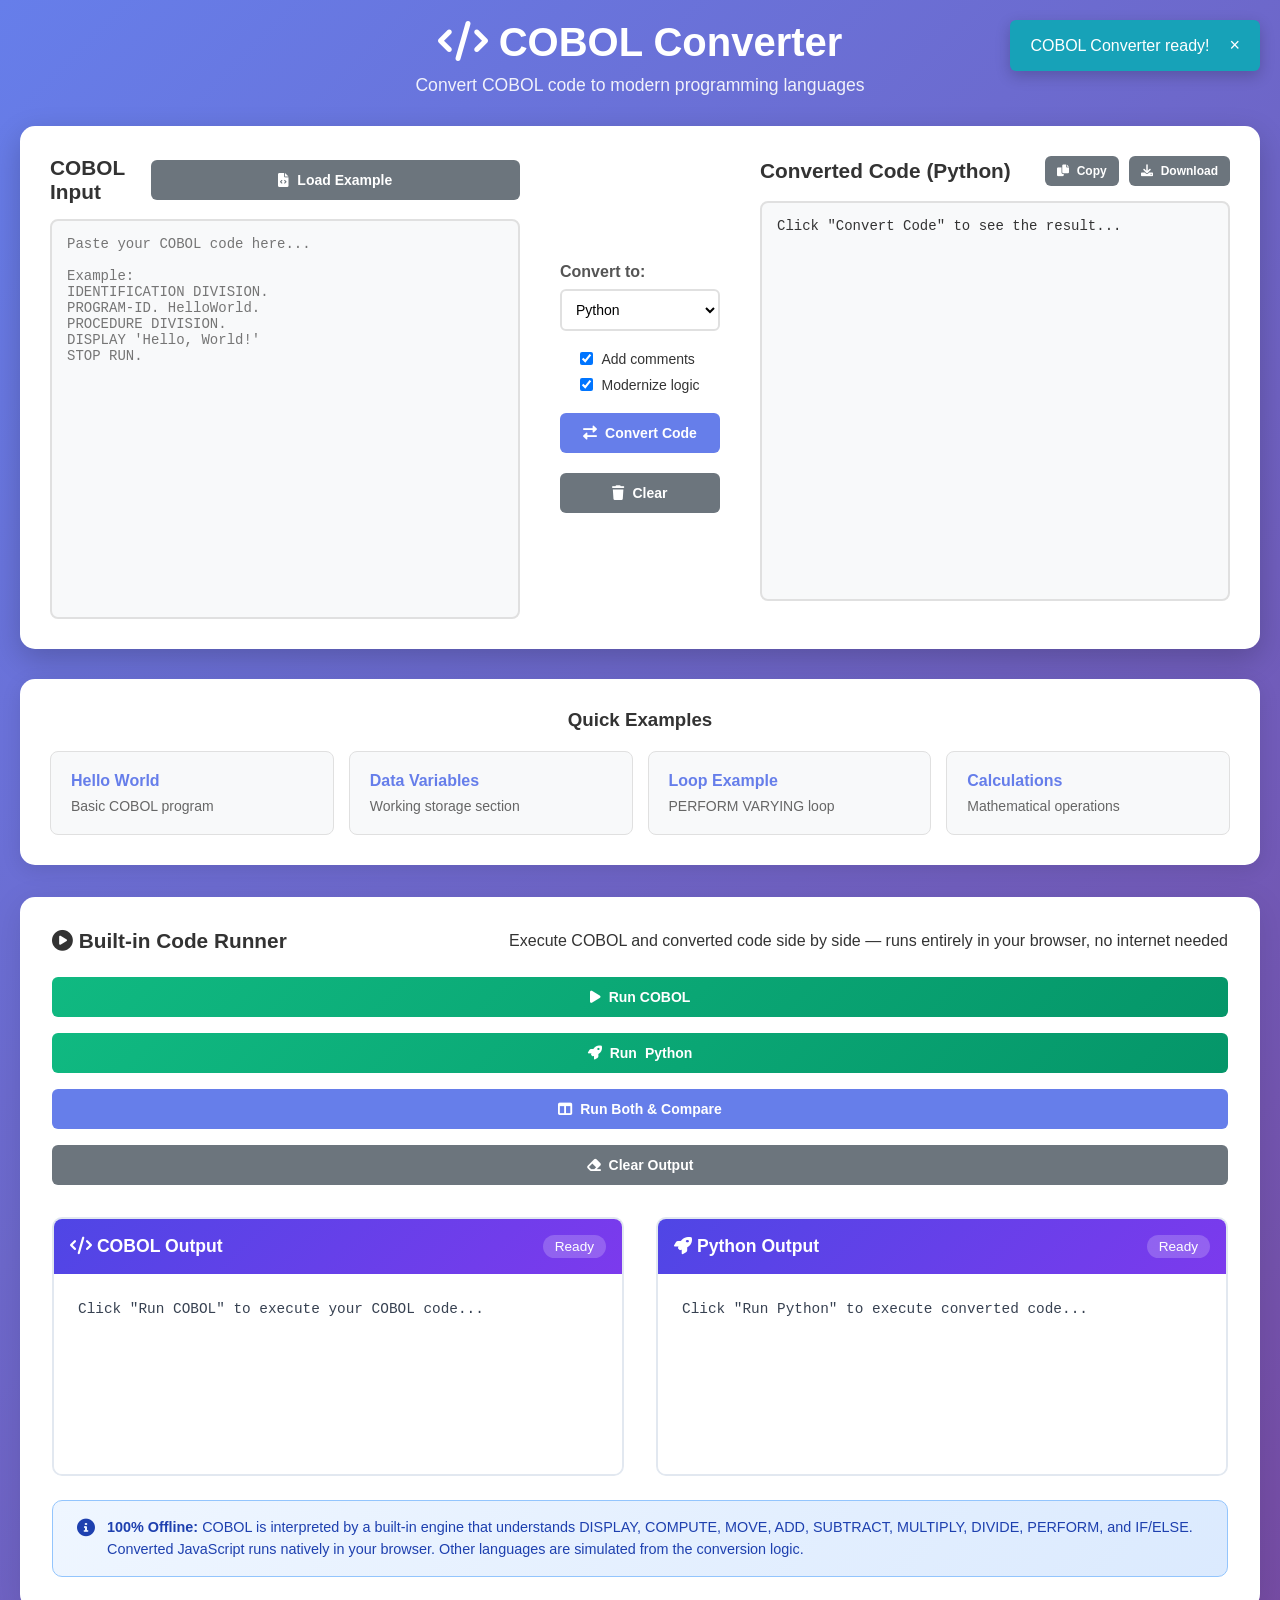
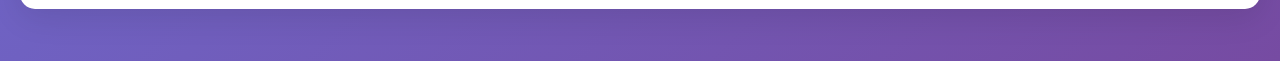
==== index.html @ 3e22b59f "COBOL to Modern Language Converter website" ====
<!DOCTYPE html>
<html lang="en">
<head>
    <meta charset="UTF-8">
    <meta name="viewport" content="width=device-width, initial-scale=1.0">
    <title>COBOL to Modern Language Converter</title>
    <link rel="stylesheet" href="styles.css">
    <link rel="stylesheet" href="https://cdnjs.cloudflare.com/ajax/libs/font-awesome/6.0.0/css/all.min.css">
</head>
<body>
    <div class="container">
        <header>
            <h1><i class="fas fa-code"></i> COBOL Converter</h1>
            <p>Convert COBOL code to modern programming languages</p>
        </header>

        <main class="converter-layout">
            <div class="input-section">
                <div class="section-header">
                    <h2>COBOL Input</h2>
                    <button id="loadExampleBtn" class="btn btn-secondary">
                        <i class="fas fa-file-code"></i> Load Example
                    </button>
                </div>
                <textarea id="cobolInput" placeholder="Paste your COBOL code here...

Example:
IDENTIFICATION DIVISION.
PROGRAM-ID. HelloWorld.
PROCEDURE DIVISION.
DISPLAY 'Hello, World!'
STOP RUN."></textarea>
            </div>

            <div class="controls-section">
                <div class="language-selection">
                    <label for="targetLang">Convert to:</label>
                    <select id="targetLang">
                        <option value="python">Python</option>
                        <option value="java">Java</option>
                        <option value="csharp">C#</option>
                        <option value="javascript">JavaScript</option>
                        <option value="go">Go</option>
                        <option value="rust">Rust</option>
                    </select>
                </div>
                
                <div class="options">
                    <label>
                        <input type="checkbox" id="addComments" checked>
                        Add comments
                    </label>
                    <label>
                        <input type="checkbox" id="modernizeLogic" checked>
                        Modernize logic
                    </label>
                </div>
                
                <button id="convertBtn" class="btn btn-primary">
                    <i class="fas fa-exchange-alt"></i> Convert Code
                </button>
                
                <button id="clearBtn" class="btn btn-secondary">
                    <i class="fas fa-trash"></i> Clear
                </button>
            </div>

            <div class="output-section">
                <div class="section-header">
                    <h2>Converted Code (<span id="outputLang">Python</span>)</h2>
                    <div class="output-actions">
                        <button id="copyBtn" class="btn btn-secondary">
                            <i class="fas fa-copy"></i> Copy
                        </button>
                        <button id="downloadBtn" class="btn btn-secondary">
                            <i class="fas fa-download"></i> Download
                        </button>
                    </div>
                </div>
                <pre id="output" class="output-code">Click "Convert Code" to see the result...</pre>
            </div>
        </main>

        <div class="examples-section">
            <h3>Quick Examples</h3>
            <div class="examples-grid">
                <div class="example-card" data-example="hello">
                    <h4>Hello World</h4>
                    <p>Basic COBOL program</p>
                </div>
                <div class="example-card" data-example="data">
                    <h4>Data Variables</h4>
                    <p>Working storage section</p>
                </div>
                <div class="example-card" data-example="loop">
                    <h4>Loop Example</h4>
                    <p>PERFORM VARYING loop</p>
                </div>
                <div class="example-card" data-example="calc">
                    <h4>Calculations</h4>
                    <p>Mathematical operations</p>
                </div>
            </div>
        </div>

        <!-- Code Testing & Comparison Section -->
        <div class="testing-section">
            <div class="section-header">
                <h2><i class="fas fa-play-circle"></i> Built-in Code Runner</h2>
                <p>Execute COBOL and converted code side by side — runs entirely in your browser, no internet needed</p>
            </div>

            <div class="testing-controls">
                <button id="runCobolBtn" class="btn btn-success">
                    <i class="fas fa-play"></i> Run COBOL
                </button>
                <button id="runModernBtn" class="btn btn-success">
                    <i class="fas fa-rocket"></i> Run <span id="runModernLang">Python</span>
                </button>
                <button id="runBothBtn" class="btn btn-primary">
                    <i class="fas fa-columns"></i> Run Both & Compare
                </button>
                <button id="clearOutputBtn" class="btn btn-secondary">
                    <i class="fas fa-eraser"></i> Clear Output
                </button>
            </div>

            <div class="testing-outputs">
                <div class="test-output">
                    <div class="test-output-header">
                        <h3><i class="fas fa-code"></i> COBOL Output</h3>
                        <span class="status" id="cobolStatus">Ready</span>
                    </div>
                    <pre class="test-result" id="cobolResult">Click "Run COBOL" to execute your COBOL code...</pre>
                </div>
                <div class="test-output">
                    <div class="test-output-header">
                        <h3><i class="fas fa-rocket"></i> <span id="modernLangName">Python</span> Output</h3>
                        <span class="status" id="modernStatus">Ready</span>
                    </div>
                    <pre class="test-result" id="modernResult">Click "Run <span id="modernLangPlaceholder">Python</span>" to execute converted code...</pre>
                </div>
            </div>

            <div id="comparisonResult" class="comparison-bar" style="display:none;">
                <i class="fas fa-balance-scale"></i>
                <span id="comparisonText"></span>
            </div>

            <div class="runner-info">
                <i class="fas fa-info-circle"></i>
                <span>
                    <strong>100% Offline:</strong> COBOL is interpreted by a built-in engine that understands DISPLAY, COMPUTE, MOVE, ADD, SUBTRACT, MULTIPLY, DIVIDE, PERFORM, and IF/ELSE. 
                    Converted JavaScript runs natively in your browser. Other languages are simulated from the conversion logic.
                </span>
            </div>
        </div>
    </div>

    <div id="notification" class="notification">
        <span class="notification-text"></span>
        <button class="notification-close">&times;</button>
    </div>

    <div id="loading" class="loading-overlay">
        <div class="loading-content">
            <i class="fas fa-spinner fa-spin"></i>
            <p>Converting code...</p>
        </div>
    </div>

    <script src="script.js"></script>
</body>
</html>
---- styles.css ----
* {
    box-sizing: border-box;
    margin: 0;
    padding: 0;
}

body {
    font-family: 'Segoe UI', Tahoma, Geneva, Verdana, sans-serif;
    background: linear-gradient(135deg, #667eea 0%, #764ba2 100%);
    min-height: 100vh;
    color: #333;
}

.container {
    max-width: 1400px;
    margin: 0 auto;
    padding: 20px;
}

header {
    text-align: center;
    margin-bottom: 30px;
    color: white;
}

header h1 {
    font-size: 2.5rem;
    margin-bottom: 10px;
}

header p {
    font-size: 1.1rem;
    opacity: 0.9;
}

.converter-layout {
    display: grid;
    grid-template-columns: 1fr auto 1fr;
    gap: 20px;
    background: white;
    border-radius: 15px;
    padding: 30px;
    box-shadow: 0 10px 30px rgba(0,0,0,0.2);
    margin-bottom: 30px;
}

.section-header {
    display: flex;
    justify-content: space-between;
    align-items: center;
    margin-bottom: 15px;
}

.section-header h2 {
    color: #333;
    font-size: 1.3rem;
}

.input-section, .output-section {
    display: flex;
    flex-direction: column;
}

#cobolInput, #output {
    height: 400px;
    border: 2px solid #e0e0e0;
    border-radius: 8px;
    padding: 15px;
    font-family: 'Consolas', 'Monaco', monospace;
    font-size: 14px;
    resize: none;
    background: #f8f9fa;
}

#cobolInput:focus {
    outline: none;
    border-color: #667eea;
    box-shadow: 0 0 0 3px rgba(102, 126, 234, 0.1);
}

#output {
    background: #f8f9fa;
    color: #333;
    overflow: auto;
}

.controls-section {
    display: flex;
    flex-direction: column;
    justify-content: center;
    align-items: center;
    gap: 20px;
    padding: 0 20px;
    min-width: 200px;
}

.language-selection {
    display: flex;
    flex-direction: column;
    gap: 8px;
    width: 100%;
}

.language-selection label {
    font-weight: 600;
    color: #555;
}

#targetLang {
    padding: 10px;
    border: 2px solid #e0e0e0;
    border-radius: 6px;
    font-size: 14px;
    background: white;
}

.options {
    display: flex;
    flex-direction: column;
    gap: 10px;
}

.options label {
    display: flex;
    align-items: center;
    gap: 8px;
    font-size: 14px;
    cursor: pointer;
}

.btn {
    padding: 12px 20px;
    border: none;
    border-radius: 6px;
    cursor: pointer;
    font-size: 14px;
    font-weight: 600;
    display: flex;
    align-items: center;
    gap: 8px;
    transition: all 0.2s;
    width: 100%;
    justify-content: center;
}

.btn-primary {
    background: #667eea;
    color: white;
}

.btn-primary:hover {
    background: #5a6fd8;
    transform: translateY(-2px);
}

.btn-secondary {
    background: #6c757d;
    color: white;
}

.btn-secondary:hover {
    background: #5a6268;
}

.btn-success {
    background: linear-gradient(135deg, #10b981 0%, #059669 100%);
    color: white;
}

.btn-success:hover {
    background: linear-gradient(135deg, #059669 0%, #047857 100%);
    transform: translateY(-2px);
    box-shadow: 0 4px 12px rgba(16, 185, 129, 0.4);
}

.btn-danger {
    background: #ef4444;
    color: white;
}

.btn-danger:hover {
    background: #dc2626;
}

.output-actions {
    display: flex;
    gap: 10px;
}

.output-actions .btn {
    width: auto;
    padding: 8px 12px;
    font-size: 12px;
}

.examples-section {
    background: white;
    border-radius: 15px;
    padding: 30px;
    box-shadow: 0 5px 20px rgba(0,0,0,0.1);
}

.examples-section h3 {
    text-align: center;
    margin-bottom: 20px;
    color: #333;
}

.examples-grid {
    display: grid;
    grid-template-columns: repeat(auto-fit, minmax(250px, 1fr));
    gap: 15px;
}

.example-card {
    background: #f8f9fa;
    border: 1px solid #e0e0e0;
    border-radius: 8px;
    padding: 20px;
    cursor: pointer;
    transition: all 0.2s;
}

.example-card:hover {
    background: #e9ecef;
    transform: translateY(-2px);
    box-shadow: 0 5px 15px rgba(0,0,0,0.1);
}

.example-card h4 {
    color: #667eea;
    margin-bottom: 8px;
}

.example-card p {
    color: #666;
    font-size: 14px;
}

.notification {
    position: fixed;
    top: 20px;
    right: 20px;
    background: #28a745;
    color: white;
    padding: 15px 20px;
    border-radius: 6px;
    display: none;
    align-items: center;
    gap: 10px;
    box-shadow: 0 5px 15px rgba(0,0,0,0.2);
    z-index: 1000;
}

.notification.error {
    background: #dc3545;
}

.notification.info {
    background: #17a2b8;
}

.notification-close {
    background: none;
    border: none;
    color: white;
    font-size: 18px;
    cursor: pointer;
    margin-left: 10px;
}

.loading-overlay {
    position: fixed;
    top: 0;
    left: 0;
    width: 100%;
    height: 100%;
    background: rgba(0,0,0,0.5);
    display: none;
    justify-content: center;
    align-items: center;
    z-index: 2000;
}

.loading-content {
    background: white;
    padding: 30px;
    border-radius: 10px;
    text-align: center;
}

.loading-content i {
    font-size: 2rem;
    color: #667eea;
    margin-bottom: 15px;
}

/* Syntax Highlighting */
.keyword { color: #0066cc; font-weight: bold; }
.function { color: #cc6600; }
.string { color: #009900; }
.comment { color: #666666; font-style: italic; }
.number { color: #cc0066; }

/* Responsive Design */
@media (max-width: 1024px) {
    .converter-layout {
        grid-template-columns: 1fr;
        gap: 20px;
    }
    
    .controls-section {
        flex-direction: row;
        justify-content: center;
        flex-wrap: wrap;
        padding: 20px 0;
    }
    
    .controls-section > * {
        flex: 0 1 auto;
    }
}

@media (max-width: 768px) {
    .container {
        padding: 15px;
    }
    
    header h1 {
        font-size: 2rem;
    }
    
    .converter-layout {
        padding: 20px;
    }
    
    #cobolInput, #output {
        height: 300px;
        font-size: 13px;
    }
    
    .examples-grid {
        grid-template-columns: 1fr;
    }
    
    .controls-section {
        flex-direction: column;
        align-items: stretch;
    }
    
    .btn {
        width: 100%;
    }
}

/* Testing Section Styles */
.testing-section {
    background: white;
    border-radius: 15px;
    padding: 2rem;
    box-shadow: 0 8px 32px rgba(0,0,0,0.1);
    margin: 2rem 0;
}

.testing-controls {
    display: flex;
    gap: 1rem;
    justify-content: center;
    margin: 1.5rem 0;
    flex-wrap: wrap;
}

.testing-outputs {
    display: grid;
    grid-template-columns: 1fr 1fr;
    gap: 2rem;
    margin-top: 2rem;
}

.test-output {
    background: #f8fafc;
    border: 2px solid #e2e8f0;
    border-radius: 10px;
    overflow: hidden;
}

.test-output-header {
    background: linear-gradient(135deg, #4f46e5 0%, #7c3aed 100%);
    color: white;
    padding: 1rem;
    display: flex;
    justify-content: space-between;
    align-items: center;
}

.test-output-header h3 {
    margin: 0;
    font-size: 1.1rem;
    font-weight: 600;
}

.test-output-actions {
    display: flex;
    align-items: center;
    gap: 0.5rem;
}

.btn-small {
    padding: 0.3rem 0.6rem;
    border: 1px solid rgba(255,255,255,0.4);
    border-radius: 6px;
    background: rgba(255,255,255,0.15);
    color: white;
    font-size: 0.75rem;
    cursor: pointer;
    transition: all 0.2s;
    display: flex;
    align-items: center;
    gap: 4px;
    white-space: nowrap;
}

.btn-small:hover {
    background: rgba(255,255,255,0.3);
    transform: translateY(-1px);
}

.btn-open {
    font-weight: 500;
}

.comparison-bar {
    margin-top: 1.5rem;
    padding: 1rem 1.5rem;
    border-radius: 10px;
    display: flex;
    align-items: center;
    gap: 0.75rem;
    font-weight: 600;
    font-size: 1rem;
    animation: fadeIn 0.3s ease;
}

.comparison-bar.match {
    background: linear-gradient(135deg, #d1fae5 0%, #a7f3d0 100%);
    color: #065f46;
    border: 2px solid #6ee7b7;
}

.comparison-bar.partial {
    background: linear-gradient(135deg, #fef3c7 0%, #fde68a 100%);
    color: #92400e;
    border: 2px solid #fcd34d;
}

.comparison-bar.mismatch {
    background: linear-gradient(135deg, #fee2e2 0%, #fecaca 100%);
    color: #991b1b;
    border: 2px solid #fca5a5;
}

.comparison-bar i {
    font-size: 1.3rem;
}

.runner-info {
    margin-top: 1.5rem;
    padding: 1rem 1.5rem;
    background: linear-gradient(135deg, #eff6ff 0%, #dbeafe 100%);
    border: 1px solid #93c5fd;
    border-radius: 10px;
    display: flex;
    align-items: flex-start;
    gap: 0.75rem;
    font-size: 0.9rem;
    color: #1e40af;
    line-height: 1.5;
}

.runner-info i {
    font-size: 1.1rem;
    margin-top: 2px;
    flex-shrink: 0;
}

@keyframes fadeIn {
    from { opacity: 0; transform: translateY(-5px); }
    to { opacity: 1; transform: translateY(0); }
}

.status {
    font-size: 0.85rem;
    padding: 0.25rem 0.75rem;
    border-radius: 20px;
    background: rgba(255,255,255,0.2);
}

.status.running {
    background: #fbbf24;
    color: #92400e;
    animation: pulse 2s infinite;
}

.status.success {
    background: #10b981;
    color: white;
}

.status.error {
    background: #ef4444;
    color: white;
}

.test-result {
    font-family: 'JetBrains Mono', 'Fira Code', Consolas, monospace;
    font-size: 0.9rem;
    line-height: 1.6;
    color: #374151;
    padding: 1.5rem;
    margin: 0;
    background: white;
    min-height: 200px;
    white-space: pre-wrap;
    word-break: break-word;
    border: none;
}

.test-result.error {
    background: #fef2f2;
    color: #dc2626;
}

.test-result.success {
    background: #f0fdf4;
    color: #166534;
}

@keyframes pulse {
    0%, 100% { opacity: 1; }
    50% { opacity: 0.5; }
}

/* Responsive Design for Testing */
@media (max-width: 768px) {
    .testing-outputs {
        grid-template-columns: 1fr;
        gap: 1rem;
    }
    
    .testing-controls {
        flex-direction: column;
        align-items: center;
    }
    
    .testing-controls .btn {
        width: 100%;
        max-width: 280px;
    }

    .test-output-header {
        flex-wrap: wrap;
        gap: 0.5rem;
    }

    .test-output-actions {
        flex-wrap: wrap;
    }
}
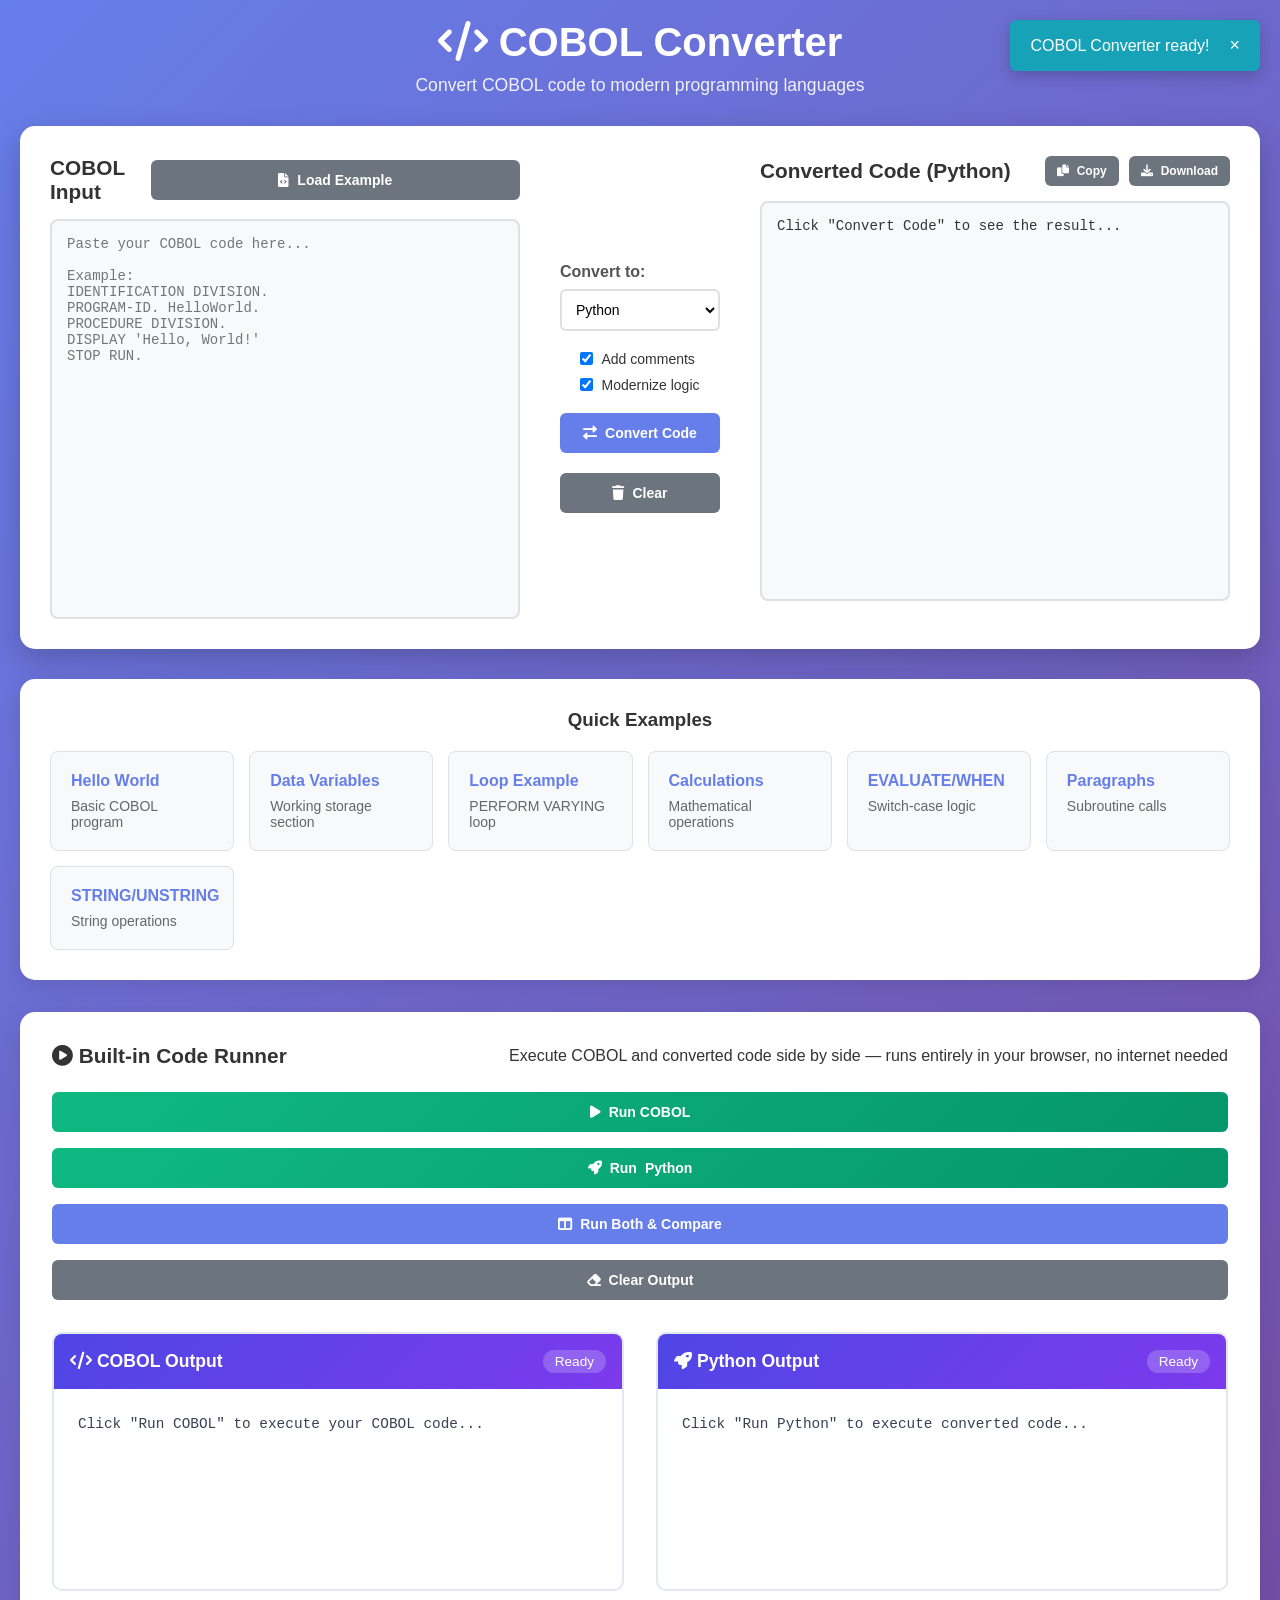
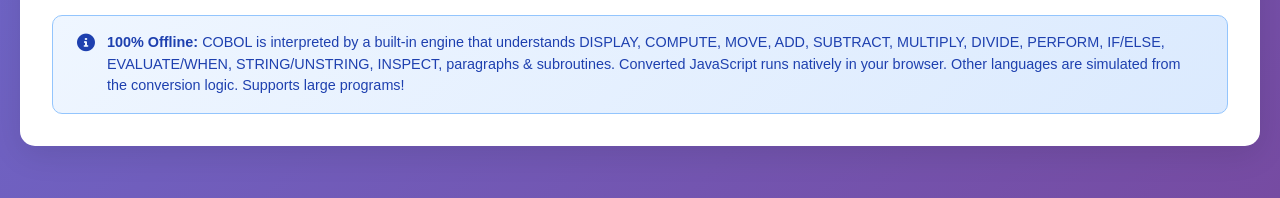
==== commit 500edc61: "v2: Fix simulator no-output + large program support - EVALUATE/WHEN (switch/case) in parser, all 6 c" ====
--- a/index.html
+++ b/index.html
@@ -100,6 +100,18 @@
                     <h4>Calculations</h4>
                     <p>Mathematical operations</p>
                 </div>
+                <div class="example-card" data-example="evaluate">
+                    <h4>EVALUATE/WHEN</h4>
+                    <p>Switch-case logic</p>
+                </div>
+                <div class="example-card" data-example="paragraph">
+                    <h4>Paragraphs</h4>
+                    <p>Subroutine calls</p>
+                </div>
+                <div class="example-card" data-example="string">
+                    <h4>STRING/UNSTRING</h4>
+                    <p>String operations</p>
+                </div>
             </div>
         </div>
 
@@ -150,8 +162,8 @@
             <div class="runner-info">
                 <i class="fas fa-info-circle"></i>
                 <span>
-                    <strong>100% Offline:</strong> COBOL is interpreted by a built-in engine that understands DISPLAY, COMPUTE, MOVE, ADD, SUBTRACT, MULTIPLY, DIVIDE, PERFORM, and IF/ELSE. 
-                    Converted JavaScript runs natively in your browser. Other languages are simulated from the conversion logic.
+                    <strong>100% Offline:</strong> COBOL is interpreted by a built-in engine that understands DISPLAY, COMPUTE, MOVE, ADD, SUBTRACT, MULTIPLY, DIVIDE, PERFORM, IF/ELSE, EVALUATE/WHEN, STRING/UNSTRING, INSPECT, paragraphs &amp; subroutines. 
+                    Converted JavaScript runs natively in your browser. Other languages are simulated from the conversion logic. Supports large programs!
                 </span>
             </div>
         </div>
--- a/styles.css
+++ b/styles.css
@@ -208,7 +208,7 @@
 
 .examples-grid {
     display: grid;
-    grid-template-columns: repeat(auto-fit, minmax(250px, 1fr));
+    grid-template-columns: repeat(auto-fit, minmax(180px, 1fr));
     gap: 15px;
 }
 
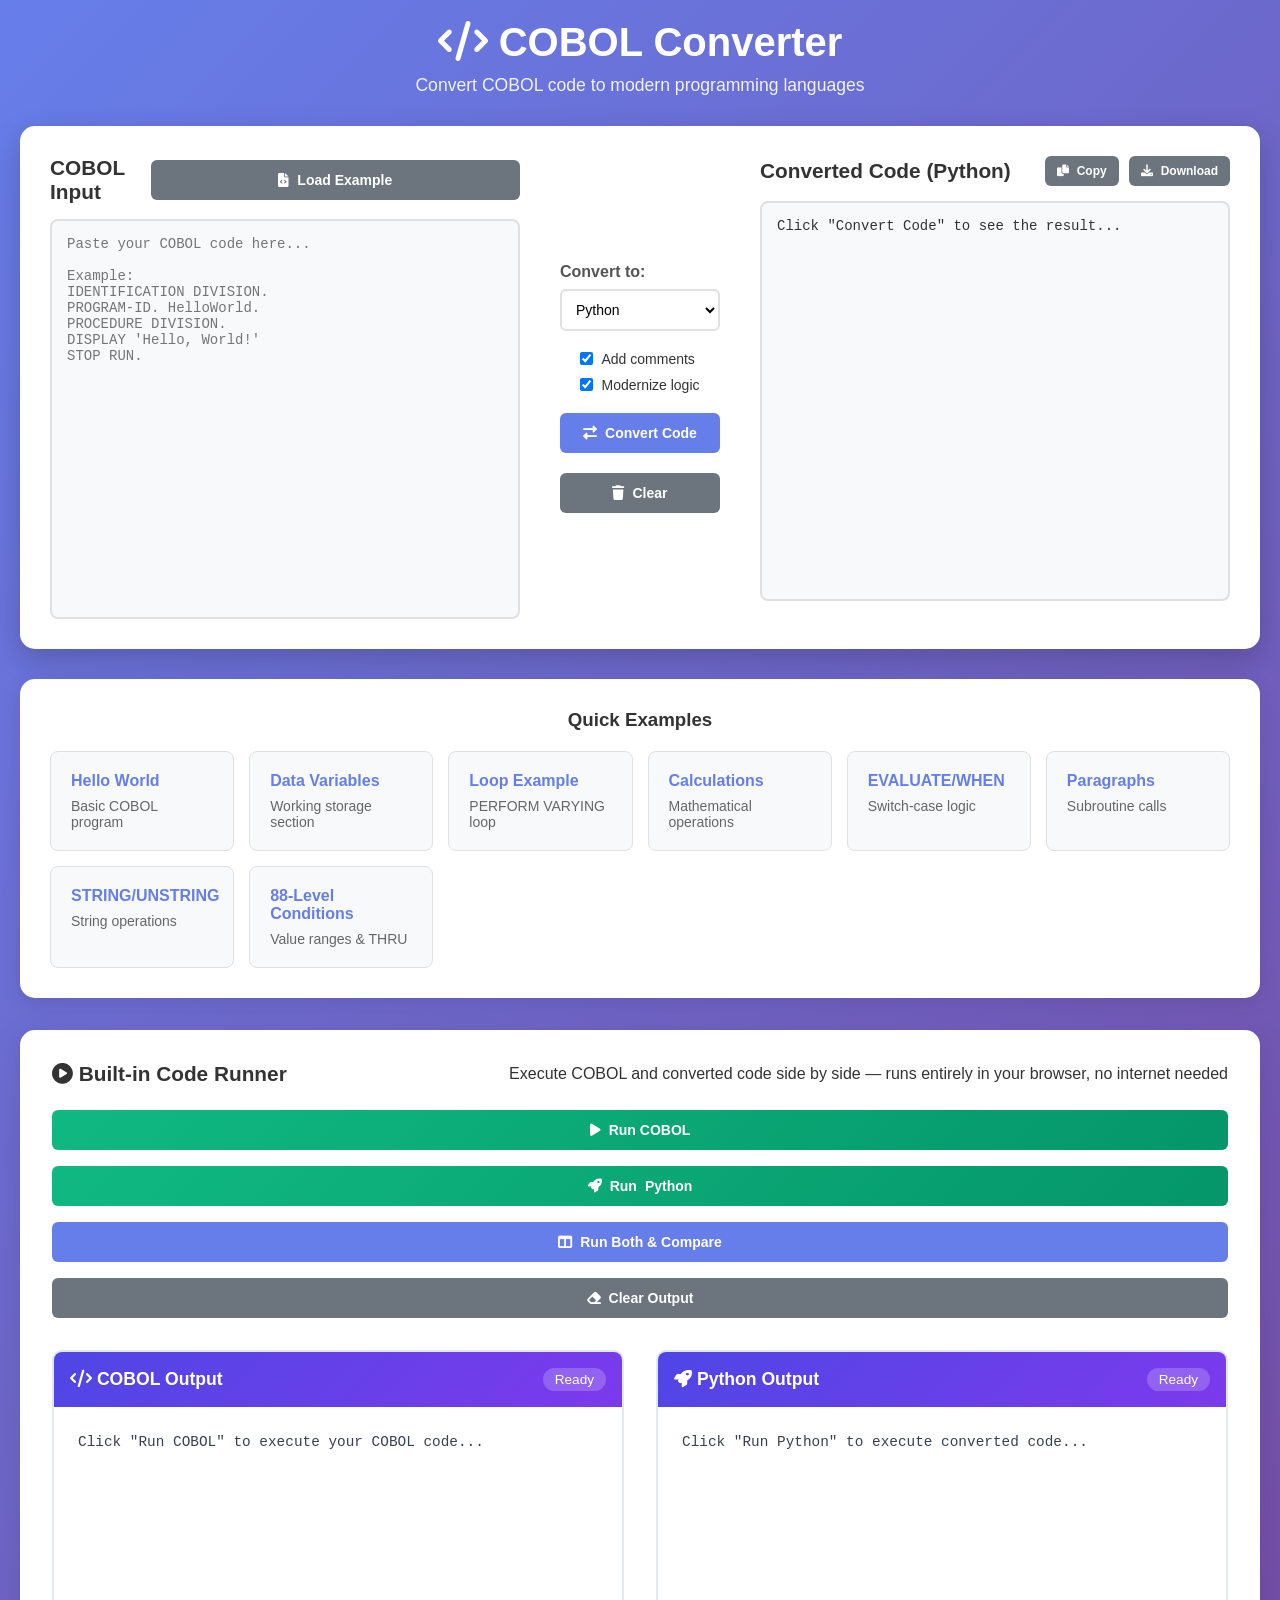
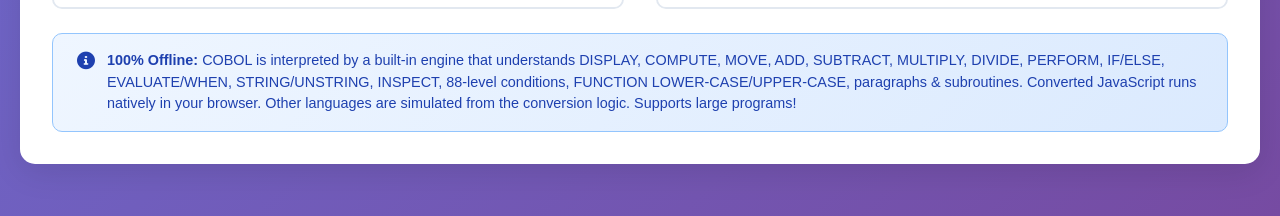
==== commit ef761faa: "Add 88-level conditions, FUNCTION LOWER-CASE, inline PERFORM UNTIL, NOT prefix support" ====
--- a/index.html
+++ b/index.html
@@ -112,6 +112,10 @@
                     <h4>STRING/UNSTRING</h4>
                     <p>String operations</p>
                 </div>
+                <div class="example-card" data-example="condition88">
+                    <h4>88-Level Conditions</h4>
+                    <p>Value ranges &amp; THRU</p>
+                </div>
             </div>
         </div>
 
@@ -162,7 +166,7 @@
             <div class="runner-info">
                 <i class="fas fa-info-circle"></i>
                 <span>
-                    <strong>100% Offline:</strong> COBOL is interpreted by a built-in engine that understands DISPLAY, COMPUTE, MOVE, ADD, SUBTRACT, MULTIPLY, DIVIDE, PERFORM, IF/ELSE, EVALUATE/WHEN, STRING/UNSTRING, INSPECT, paragraphs &amp; subroutines. 
+                    <strong>100% Offline:</strong> COBOL is interpreted by a built-in engine that understands DISPLAY, COMPUTE, MOVE, ADD, SUBTRACT, MULTIPLY, DIVIDE, PERFORM, IF/ELSE, EVALUATE/WHEN, STRING/UNSTRING, INSPECT, 88-level conditions, FUNCTION LOWER-CASE/UPPER-CASE, paragraphs &amp; subroutines. 
                     Converted JavaScript runs natively in your browser. Other languages are simulated from the conversion logic. Supports large programs!
                 </span>
             </div>
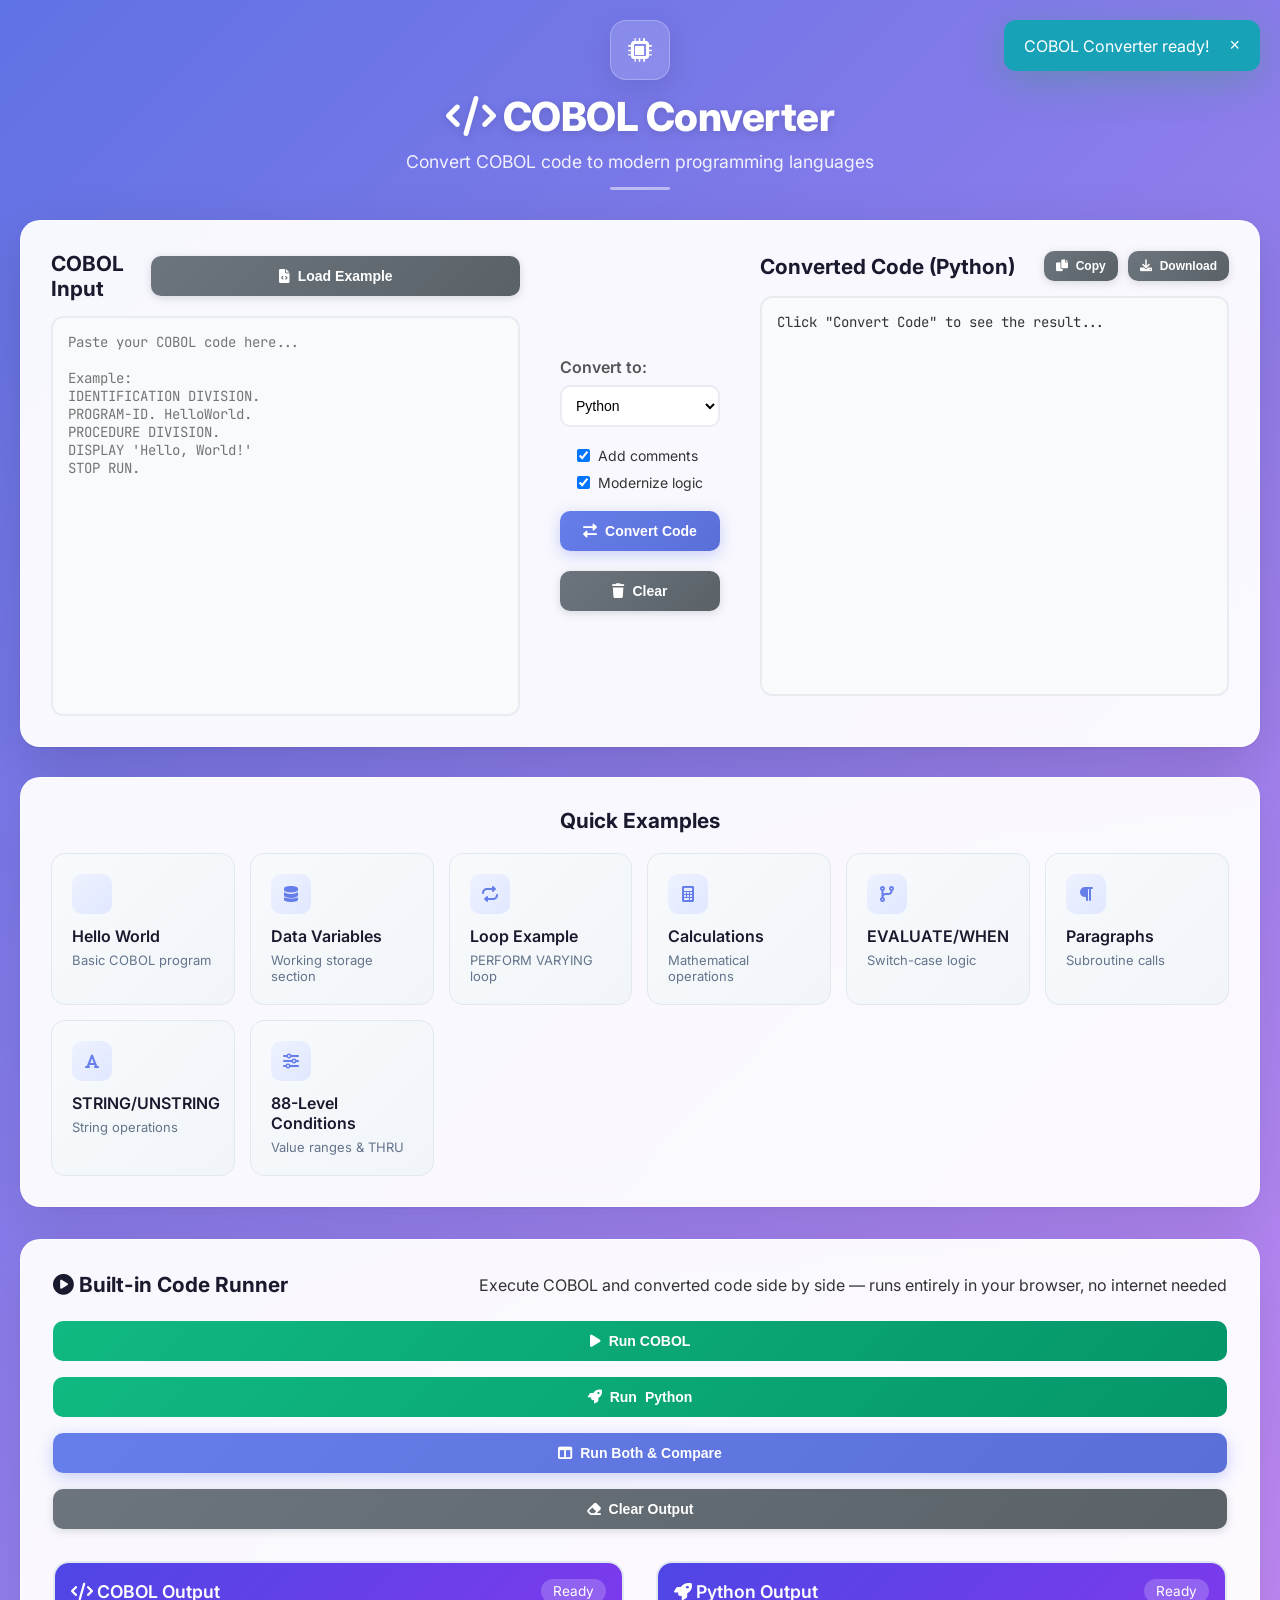
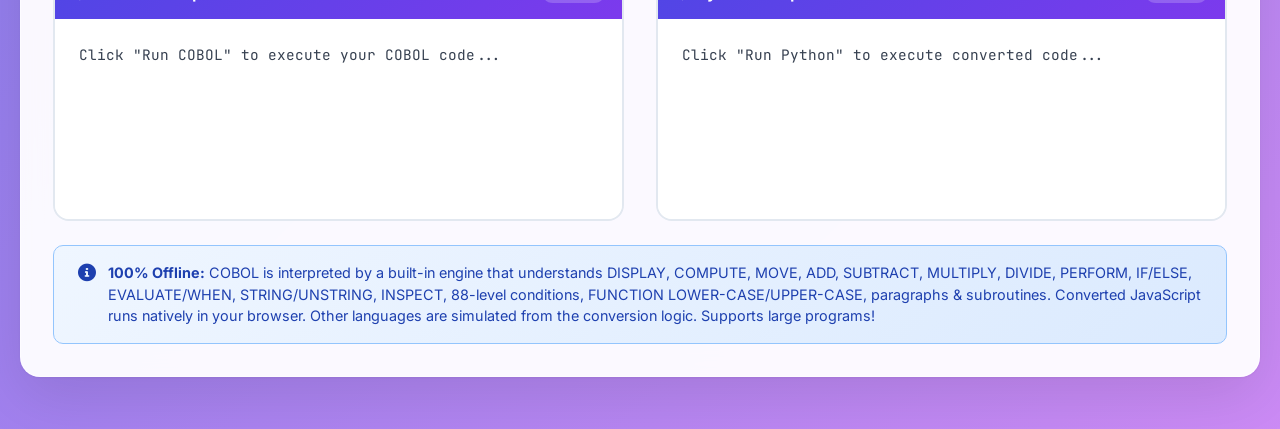
==== commit 195dba68: "Upgrade visuals: animated gradient bg, glassmorphism, icon badges, refined UI polish" ====
--- a/index.html
+++ b/index.html
@@ -6,12 +6,15 @@
     <title>COBOL to Modern Language Converter</title>
     <link rel="stylesheet" href="styles.css">
     <link rel="stylesheet" href="https://cdnjs.cloudflare.com/ajax/libs/font-awesome/6.0.0/css/all.min.css">
+    <link href="https://fonts.googleapis.com/css2?family=Inter:wght@400;500;600;700;800&family=JetBrains+Mono:wght@400;500&display=swap" rel="stylesheet">
 </head>
 <body>
     <div class="container">
         <header>
+            <div class="header-badge"><i class="fas fa-microchip"></i></div>
             <h1><i class="fas fa-code"></i> COBOL Converter</h1>
             <p>Convert COBOL code to modern programming languages</p>
+            <div class="header-divider"></div>
         </header>
 
         <main class="converter-layout">
@@ -85,34 +88,42 @@
             <h3>Quick Examples</h3>
             <div class="examples-grid">
                 <div class="example-card" data-example="hello">
+                    <div class="card-icon"><i class="fas fa-hand-wave"></i></div>
                     <h4>Hello World</h4>
                     <p>Basic COBOL program</p>
                 </div>
                 <div class="example-card" data-example="data">
+                    <div class="card-icon"><i class="fas fa-database"></i></div>
                     <h4>Data Variables</h4>
                     <p>Working storage section</p>
                 </div>
                 <div class="example-card" data-example="loop">
+                    <div class="card-icon"><i class="fas fa-repeat"></i></div>
                     <h4>Loop Example</h4>
                     <p>PERFORM VARYING loop</p>
                 </div>
                 <div class="example-card" data-example="calc">
+                    <div class="card-icon"><i class="fas fa-calculator"></i></div>
                     <h4>Calculations</h4>
                     <p>Mathematical operations</p>
                 </div>
                 <div class="example-card" data-example="evaluate">
+                    <div class="card-icon"><i class="fas fa-code-branch"></i></div>
                     <h4>EVALUATE/WHEN</h4>
                     <p>Switch-case logic</p>
                 </div>
                 <div class="example-card" data-example="paragraph">
+                    <div class="card-icon"><i class="fas fa-paragraph"></i></div>
                     <h4>Paragraphs</h4>
                     <p>Subroutine calls</p>
                 </div>
                 <div class="example-card" data-example="string">
+                    <div class="card-icon"><i class="fas fa-font"></i></div>
                     <h4>STRING/UNSTRING</h4>
                     <p>String operations</p>
                 </div>
                 <div class="example-card" data-example="condition88">
+                    <div class="card-icon"><i class="fas fa-sliders"></i></div>
                     <h4>88-Level Conditions</h4>
                     <p>Value ranges &amp; THRU</p>
                 </div>
--- a/styles.css
+++ b/styles.css
@@ -4,17 +4,34 @@
     padding: 0;
 }
 
+html {
+    -webkit-text-size-adjust: 100%;
+    scroll-behavior: smooth;
+}
+
 body {
-    font-family: 'Segoe UI', Tahoma, Geneva, Verdana, sans-serif;
-    background: linear-gradient(135deg, #667eea 0%, #764ba2 100%);
+    font-family: 'Inter', 'Segoe UI', Tahoma, Geneva, Verdana, sans-serif;
+    background: linear-gradient(-45deg, #667eea, #764ba2, #f093fb, #5f72e4);
+    background-size: 400% 400%;
+    animation: gradientShift 15s ease infinite;
     min-height: 100vh;
     color: #333;
+    -webkit-overflow-scrolling: touch;
+    overflow-x: hidden;
+}
+
+@keyframes gradientShift {
+    0% { background-position: 0% 50%; }
+    50% { background-position: 100% 50%; }
+    100% { background-position: 0% 50%; }
 }
 
 .container {
     max-width: 1400px;
     margin: 0 auto;
     padding: 20px;
+    width: 100%;
+    overflow-x: hidden;
 }
 
 header {
@@ -23,25 +40,54 @@
     color: white;
 }
 
+.header-badge {
+    display: inline-flex;
+    align-items: center;
+    justify-content: center;
+    width: 60px;
+    height: 60px;
+    background: rgba(255, 255, 255, 0.15);
+    backdrop-filter: blur(10px);
+    border-radius: 16px;
+    margin-bottom: 12px;
+    font-size: 1.5rem;
+    border: 1px solid rgba(255, 255, 255, 0.25);
+    box-shadow: 0 8px 32px rgba(0, 0, 0, 0.1);
+}
+
 header h1 {
     font-size: 2.5rem;
+    font-weight: 800;
     margin-bottom: 10px;
+    letter-spacing: -0.5px;
+    text-shadow: 0 2px 10px rgba(0, 0, 0, 0.15);
 }
 
 header p {
     font-size: 1.1rem;
     opacity: 0.9;
+    font-weight: 400;
+}
+
+.header-divider {
+    width: 60px;
+    height: 3px;
+    background: rgba(255, 255, 255, 0.5);
+    border-radius: 10px;
+    margin: 15px auto 0;
 }
 
 .converter-layout {
     display: grid;
     grid-template-columns: 1fr auto 1fr;
     gap: 20px;
-    background: white;
-    border-radius: 15px;
+    background: rgba(255, 255, 255, 0.95);
+    backdrop-filter: blur(20px);
+    border-radius: 20px;
     padding: 30px;
-    box-shadow: 0 10px 30px rgba(0,0,0,0.2);
+    box-shadow: 0 20px 60px rgba(0, 0, 0, 0.15), 0 1px 3px rgba(0, 0, 0, 0.08);
     margin-bottom: 30px;
+    border: 1px solid rgba(255, 255, 255, 0.6);
 }
 
 .section-header {
@@ -52,8 +98,9 @@
 }
 
 .section-header h2 {
-    color: #333;
+    color: #1a1a2e;
     font-size: 1.3rem;
+    font-weight: 700;
 }
 
 .input-section, .output-section {
@@ -63,25 +110,33 @@
 
 #cobolInput, #output {
     height: 400px;
-    border: 2px solid #e0e0e0;
-    border-radius: 8px;
+    width: 100%;
+    max-width: 100%;
+    border: 2px solid #e8ecf1;
+    border-radius: 12px;
     padding: 15px;
-    font-family: 'Consolas', 'Monaco', monospace;
+    font-family: 'JetBrains Mono', 'Consolas', 'Monaco', monospace;
     font-size: 14px;
     resize: none;
-    background: #f8f9fa;
+    background: #f8fafc;
+    word-wrap: break-word;
+    overflow-wrap: break-word;
+    transition: border-color 0.3s, box-shadow 0.3s;
 }
 
 #cobolInput:focus {
     outline: none;
     border-color: #667eea;
-    box-shadow: 0 0 0 3px rgba(102, 126, 234, 0.1);
+    box-shadow: 0 0 0 4px rgba(102, 126, 234, 0.15), 0 4px 12px rgba(102, 126, 234, 0.1);
 }
 
 #output {
-    background: #f8f9fa;
+    background: #f8fafc;
     color: #333;
     overflow: auto;
+    white-space: pre-wrap;
+    word-wrap: break-word;
+    overflow-wrap: break-word;
 }
 
 .controls-section {
@@ -92,6 +147,7 @@
     gap: 20px;
     padding: 0 20px;
     min-width: 200px;
+    max-width: 100%;
 }
 
 .language-selection {
@@ -108,10 +164,18 @@
 
 #targetLang {
     padding: 10px;
-    border: 2px solid #e0e0e0;
-    border-radius: 6px;
+    border: 2px solid #e8ecf1;
+    border-radius: 10px;
     font-size: 14px;
     background: white;
+    transition: border-color 0.3s, box-shadow 0.3s;
+    cursor: pointer;
+}
+
+#targetLang:focus {
+    outline: none;
+    border-color: #667eea;
+    box-shadow: 0 0 0 3px rgba(102, 126, 234, 0.12);
 }
 
 .options {
@@ -131,35 +195,58 @@
 .btn {
     padding: 12px 20px;
     border: none;
-    border-radius: 6px;
+    border-radius: 10px;
     cursor: pointer;
     font-size: 14px;
     font-weight: 600;
     display: flex;
     align-items: center;
     gap: 8px;
-    transition: all 0.2s;
+    transition: all 0.25s ease;
     width: 100%;
     justify-content: center;
+    position: relative;
+    overflow: hidden;
+}
+
+.btn::after {
+    content: '';
+    position: absolute;
+    inset: 0;
+    background: linear-gradient(135deg, rgba(255,255,255,0.2) 0%, transparent 50%);
+    opacity: 0;
+    transition: opacity 0.25s;
+}
+
+.btn:hover::after {
+    opacity: 1;
 }
 
 .btn-primary {
-    background: #667eea;
-    color: white;
+    background: linear-gradient(135deg, #667eea 0%, #5a6fd8 100%);
+    color: white;
+    box-shadow: 0 4px 15px rgba(102, 126, 234, 0.35);
 }
 
 .btn-primary:hover {
-    background: #5a6fd8;
     transform: translateY(-2px);
+    box-shadow: 0 6px 20px rgba(102, 126, 234, 0.5);
+}
+
+.btn-primary:active {
+    transform: translateY(0);
+    box-shadow: 0 2px 8px rgba(102, 126, 234, 0.3);
 }
 
 .btn-secondary {
-    background: #6c757d;
-    color: white;
+    background: linear-gradient(135deg, #6c757d 0%, #5a6268 100%);
+    color: white;
+    box-shadow: 0 2px 8px rgba(108, 117, 125, 0.25);
 }
 
 .btn-secondary:hover {
-    background: #5a6268;
+    transform: translateY(-2px);
+    box-shadow: 0 4px 12px rgba(108, 117, 125, 0.35);
 }
 
 .btn-success {
@@ -194,16 +281,20 @@
 }
 
 .examples-section {
-    background: white;
-    border-radius: 15px;
+    background: rgba(255, 255, 255, 0.95);
+    backdrop-filter: blur(20px);
+    border-radius: 20px;
     padding: 30px;
-    box-shadow: 0 5px 20px rgba(0,0,0,0.1);
+    box-shadow: 0 20px 60px rgba(0, 0, 0, 0.1), 0 1px 3px rgba(0, 0, 0, 0.06);
+    border: 1px solid rgba(255, 255, 255, 0.6);
 }
 
 .examples-section h3 {
     text-align: center;
     margin-bottom: 20px;
-    color: #333;
+    color: #1a1a2e;
+    font-weight: 700;
+    font-size: 1.3rem;
 }
 
 .examples-grid {
@@ -213,43 +304,83 @@
 }
 
 .example-card {
-    background: #f8f9fa;
-    border: 1px solid #e0e0e0;
-    border-radius: 8px;
+    background: linear-gradient(135deg, #f8fafc 0%, #f1f5f9 100%);
+    border: 1px solid #e2e8f0;
+    border-radius: 14px;
     padding: 20px;
     cursor: pointer;
-    transition: all 0.2s;
+    transition: all 0.3s cubic-bezier(0.4, 0, 0.2, 1);
+    position: relative;
+    overflow: hidden;
+}
+
+.example-card::before {
+    content: '';
+    position: absolute;
+    top: 0;
+    left: 0;
+    right: 0;
+    height: 3px;
+    background: linear-gradient(90deg, #667eea, #764ba2);
+    opacity: 0;
+    transition: opacity 0.3s;
 }
 
 .example-card:hover {
-    background: #e9ecef;
-    transform: translateY(-2px);
-    box-shadow: 0 5px 15px rgba(0,0,0,0.1);
+    background: white;
+    transform: translateY(-4px);
+    box-shadow: 0 12px 30px rgba(102, 126, 234, 0.15);
+    border-color: rgba(102, 126, 234, 0.3);
+}
+
+.example-card:hover::before {
+    opacity: 1;
+}
+
+.card-icon {
+    width: 40px;
+    height: 40px;
+    border-radius: 10px;
+    background: linear-gradient(135deg, #eef2ff 0%, #e0e7ff 100%);
+    display: flex;
+    align-items: center;
+    justify-content: center;
+    margin-bottom: 12px;
+    color: #667eea;
+    font-size: 1rem;
 }
 
 .example-card h4 {
-    color: #667eea;
-    margin-bottom: 8px;
+    color: #1a1a2e;
+    margin-bottom: 6px;
+    font-weight: 600;
 }
 
 .example-card p {
-    color: #666;
-    font-size: 14px;
+    color: #64748b;
+    font-size: 13px;
 }
 
 .notification {
     position: fixed;
     top: 20px;
     right: 20px;
-    background: #28a745;
+    background: linear-gradient(135deg, #28a745 0%, #20c997 100%);
     color: white;
     padding: 15px 20px;
-    border-radius: 6px;
+    border-radius: 12px;
     display: none;
     align-items: center;
     gap: 10px;
-    box-shadow: 0 5px 15px rgba(0,0,0,0.2);
+    box-shadow: 0 10px 40px rgba(40, 167, 69, 0.3);
     z-index: 1000;
+    backdrop-filter: blur(10px);
+    animation: slideIn 0.3s ease;
+}
+
+@keyframes slideIn {
+    from { transform: translateX(100%); opacity: 0; }
+    to { transform: translateX(0); opacity: 1; }
 }
 
 .notification.error {
@@ -275,7 +406,8 @@
     left: 0;
     width: 100%;
     height: 100%;
-    background: rgba(0,0,0,0.5);
+    background: rgba(0, 0, 0, 0.4);
+    backdrop-filter: blur(8px);
     display: none;
     justify-content: center;
     align-items: center;
@@ -283,16 +415,26 @@
 }
 
 .loading-content {
-    background: white;
-    padding: 30px;
-    border-radius: 10px;
+    background: rgba(255, 255, 255, 0.95);
+    backdrop-filter: blur(20px);
+    padding: 40px;
+    border-radius: 20px;
     text-align: center;
+    box-shadow: 0 20px 60px rgba(0, 0, 0, 0.2);
+    border: 1px solid rgba(255, 255, 255, 0.5);
 }
 
 .loading-content i {
-    font-size: 2rem;
-    color: #667eea;
+    font-size: 2.5rem;
+    background: linear-gradient(135deg, #667eea, #764ba2);
+    -webkit-background-clip: text;
+    -webkit-text-fill-color: transparent;
     margin-bottom: 15px;
+}
+
+.loading-content p {
+    font-weight: 600;
+    color: #1a1a2e;
 }
 
 /* Syntax Highlighting */
@@ -305,8 +447,15 @@
 /* Responsive Design */
 @media (max-width: 1024px) {
     .converter-layout {
-        grid-template-columns: 1fr;
+        grid-template-columns: 1fr !important;
         gap: 20px;
+    }
+    
+    .input-section,
+    .output-section,
+    .controls-section {
+        width: 100%;
+        max-width: 100%;
     }
     
     .controls-section {
@@ -314,52 +463,232 @@
         justify-content: center;
         flex-wrap: wrap;
         padding: 20px 0;
+        min-width: unset;
     }
     
     .controls-section > * {
         flex: 0 1 auto;
     }
+    
+    .testing-outputs {
+        grid-template-columns: 1fr;
+    }
 }
 
 @media (max-width: 768px) {
+    body {
+        font-size: 14px;
+    }
+    
     .container {
+        padding: 10px;
+    }
+    
+    header {
+        margin-bottom: 20px;
+    }
+    
+    header h1 {
+        font-size: 1.5rem;
+    }
+    
+    header h1 i {
+        font-size: 1.3rem;
+    }
+    
+    header p {
+        font-size: 0.9rem;
+    }
+    
+    .converter-layout {
         padding: 15px;
-    }
-    
-    header h1 {
-        font-size: 2rem;
-    }
-    
-    .converter-layout {
-        padding: 20px;
+        gap: 15px;
+        border-radius: 10px;
+        margin-bottom: 20px;
+    }
+    
+    .section-header {
+        flex-direction: column;
+        align-items: flex-start;
+        gap: 8px;
+    }
+    
+    .section-header h2 {
+        font-size: 1.05rem;
     }
     
     #cobolInput, #output {
-        height: 300px;
-        font-size: 13px;
+        height: 220px;
+        font-size: 12px;
+        padding: 10px;
+    }
+    
+    .examples-section {
+        padding: 20px 15px;
+        border-radius: 10px;
     }
     
     .examples-grid {
-        grid-template-columns: 1fr;
+        grid-template-columns: repeat(2, 1fr);
+        gap: 10px;
+    }
+    
+    .example-card {
+        padding: 12px;
+    }
+    
+    .example-card h4 {
+        font-size: 0.9rem;
+    }
+    
+    .example-card p {
+        font-size: 12px;
     }
     
     .controls-section {
         flex-direction: column;
         align-items: stretch;
+        padding: 10px 0;
+        min-width: unset;
+        gap: 12px;
+    }
+    
+    .language-selection {
+        width: 100%;
     }
     
     .btn {
         width: 100%;
+        padding: 14px 20px;
+        font-size: 15px;
+        min-height: 48px;
+    }
+    
+    .output-actions {
+        flex-direction: row;
+        flex-wrap: wrap;
+        width: 100%;
+    }
+    
+    .output-actions .btn {
+        flex: 1;
+        padding: 10px 14px;
+        font-size: 13px;
+        min-height: 44px;
+        width: auto;
+    }
+    
+    #targetLang {
+        padding: 12px;
+        font-size: 16px;
+        width: 100%;
+    }
+    
+    .options {
+        flex-direction: row;
+        flex-wrap: wrap;
+        gap: 15px;
+    }
+    
+    .options label {
+        font-size: 15px;
+        padding: 4px 0;
+    }
+    
+    .options input[type="checkbox"] {
+        width: 20px;
+        height: 20px;
+    }
+    
+    .notification {
+        top: 10px;
+        right: 10px;
+        left: 10px;
+    }
+}
+
+@media (max-width: 480px) {
+    .container {
+        padding: 6px;
+    }
+    
+    header {
+        margin-bottom: 12px;
+    }
+    
+    header h1 {
+        font-size: 1.2rem;
+    }
+    
+    header p {
+        font-size: 0.8rem;
+    }
+    
+    .converter-layout {
+        padding: 10px;
+        gap: 12px;
+        border-radius: 8px;
+        margin-bottom: 15px;
+    }
+    
+    .section-header h2 {
+        font-size: 0.95rem;
+    }
+    
+    #cobolInput, #output {
+        height: 180px;
+        font-size: 11px;
+        padding: 8px;
+        border-radius: 6px;
+    }
+    
+    .examples-section {
+        padding: 15px 10px;
+    }
+    
+    .examples-grid {
+        grid-template-columns: 1fr 1fr;
+        gap: 8px;
+    }
+    
+    .example-card {
+        padding: 10px;
+    }
+    
+    .example-card h4 {
+        font-size: 0.85rem;
+        margin-bottom: 4px;
+    }
+    
+    .example-card p {
+        font-size: 11px;
+    }
+    
+    .btn {
+        padding: 12px 16px;
+        font-size: 14px;
+    }
+    
+    .notification {
+        font-size: 13px;
+        padding: 12px 15px;
+    }
+    
+    .loading-content {
+        padding: 20px;
+        margin: 0 20px;
     }
 }
 
 /* Testing Section Styles */
 .testing-section {
-    background: white;
-    border-radius: 15px;
+    background: rgba(255, 255, 255, 0.95);
+    backdrop-filter: blur(20px);
+    border-radius: 20px;
     padding: 2rem;
-    box-shadow: 0 8px 32px rgba(0,0,0,0.1);
+    box-shadow: 0 20px 60px rgba(0, 0, 0, 0.1), 0 1px 3px rgba(0, 0, 0, 0.06);
     margin: 2rem 0;
+    border: 1px solid rgba(255, 255, 255, 0.6);
 }
 
 .testing-controls {
@@ -380,8 +709,14 @@
 .test-output {
     background: #f8fafc;
     border: 2px solid #e2e8f0;
-    border-radius: 10px;
+    border-radius: 16px;
     overflow: hidden;
+    transition: box-shadow 0.3s, border-color 0.3s;
+}
+
+.test-output:hover {
+    box-shadow: 0 8px 25px rgba(79, 70, 229, 0.1);
+    border-color: rgba(79, 70, 229, 0.2);
 }
 
 .test-output-header {
@@ -542,6 +877,26 @@
 
 /* Responsive Design for Testing */
 @media (max-width: 768px) {
+    .testing-section {
+        padding: 1rem;
+        border-radius: 10px;
+        margin: 1rem 0;
+    }
+
+    .testing-section .section-header {
+        flex-direction: column;
+        align-items: flex-start;
+        text-align: left;
+    }
+
+    .testing-section .section-header h2 {
+        font-size: 1.05rem;
+    }
+
+    .testing-section .section-header p {
+        font-size: 0.8rem;
+    }
+
     .testing-outputs {
         grid-template-columns: 1fr;
         gap: 1rem;
@@ -549,20 +904,88 @@
     
     .testing-controls {
         flex-direction: column;
-        align-items: center;
+        align-items: stretch;
     }
     
     .testing-controls .btn {
         width: 100%;
-        max-width: 280px;
+        min-height: 48px;
     }
 
     .test-output-header {
-        flex-wrap: wrap;
+        flex-direction: column;
+        align-items: flex-start;
         gap: 0.5rem;
+        padding: 0.75rem;
+    }
+
+    .test-output-header h3 {
+        font-size: 0.9rem;
     }
 
     .test-output-actions {
         flex-wrap: wrap;
-    }
-}
+        width: 100%;
+    }
+
+    .test-result {
+        font-size: 0.8rem;
+        padding: 0.75rem;
+        min-height: 120px;
+        white-space: pre-wrap;
+        word-wrap: break-word;
+        overflow-wrap: break-word;
+    }
+
+    .runner-info {
+        font-size: 0.8rem;
+        padding: 0.75rem;
+        flex-direction: column;
+        gap: 0.5rem;
+    }
+
+    .comparison-bar {
+        font-size: 0.85rem;
+        padding: 0.75rem;
+    }
+}
+
+@media (max-width: 480px) {
+    .testing-section {
+        padding: 0.75rem;
+        margin: 0.75rem 0;
+        border-radius: 8px;
+    }
+
+    .testing-section .section-header h2 {
+        font-size: 0.95rem;
+    }
+
+    .testing-section .section-header p {
+        font-size: 0.75rem;
+    }
+
+    .test-output-header {
+        padding: 0.6rem;
+    }
+
+    .test-output-header h3 {
+        font-size: 0.8rem;
+    }
+
+    .test-result {
+        font-size: 0.7rem;
+        padding: 0.6rem;
+        min-height: 100px;
+    }
+
+    .runner-info {
+        font-size: 0.75rem;
+        padding: 0.6rem;
+    }
+
+    .btn-small {
+        font-size: 0.65rem;
+        padding: 0.2rem 0.4rem;
+    }
+}
